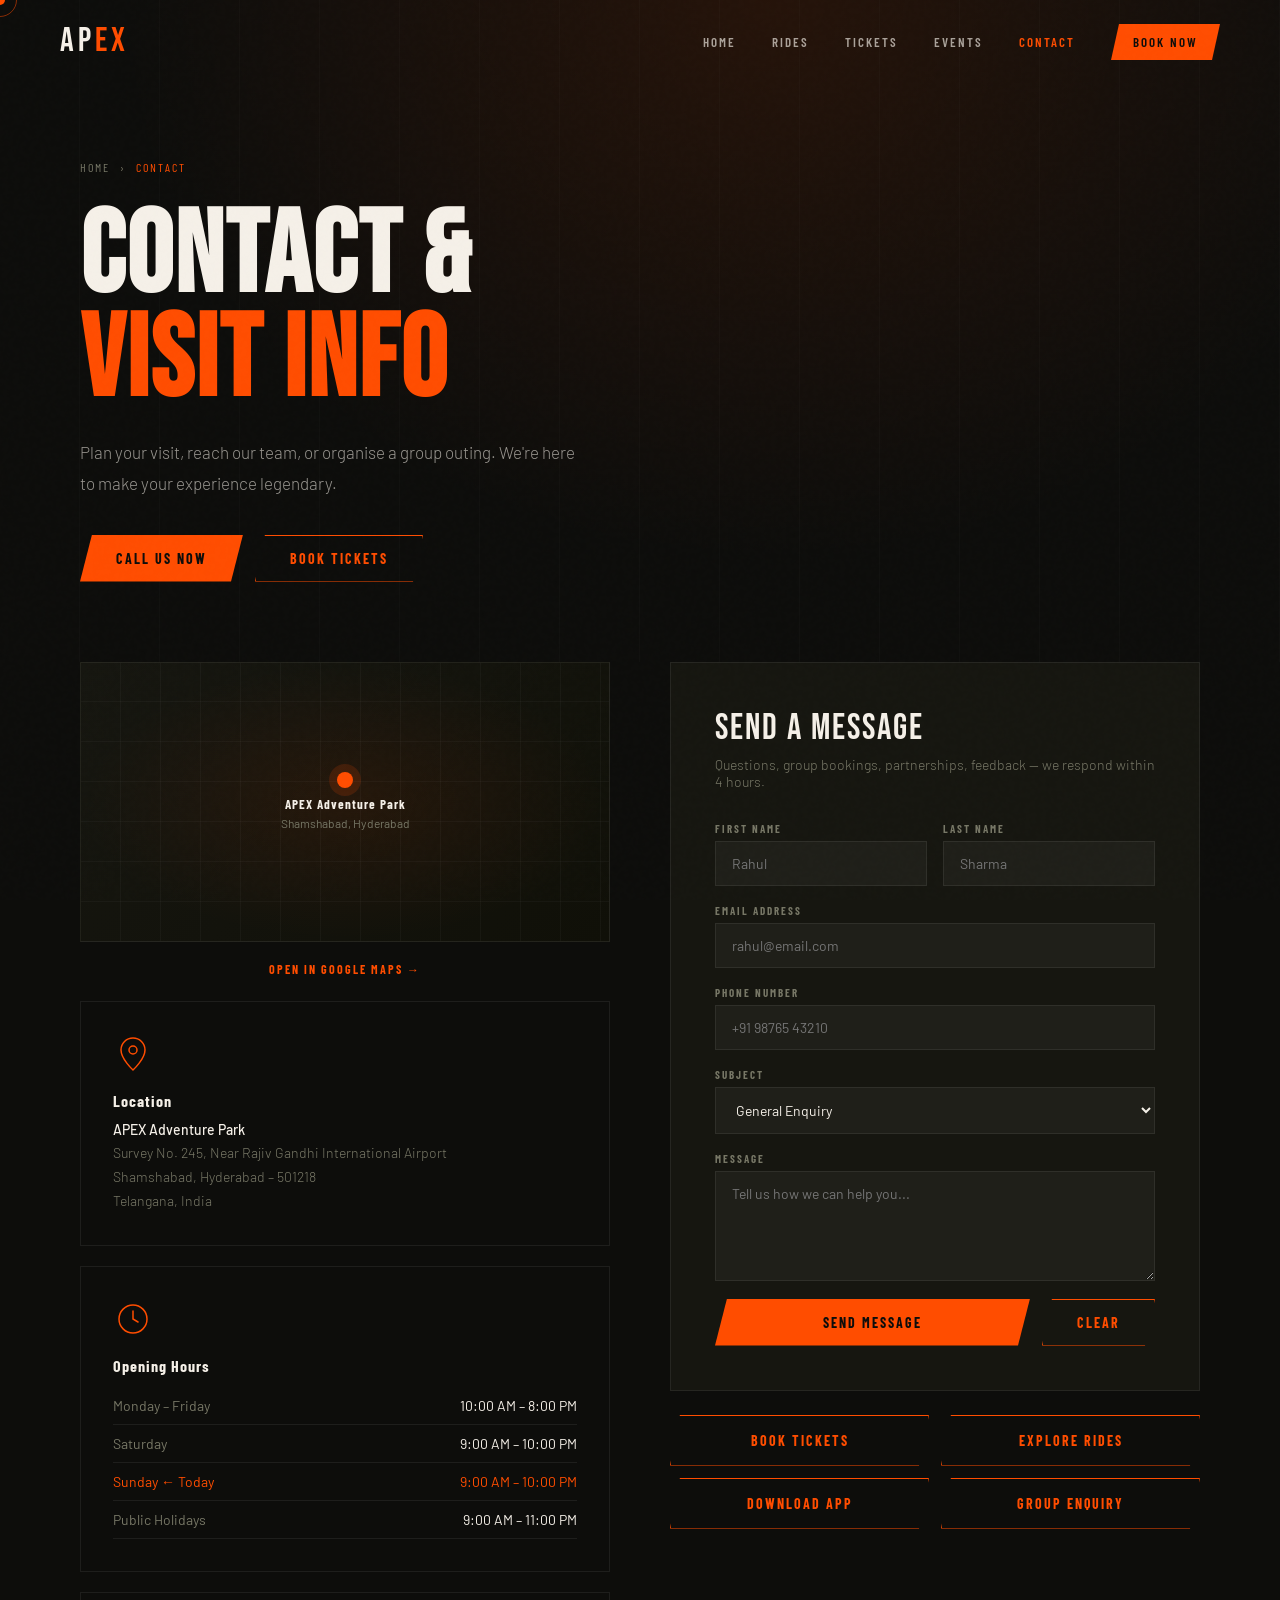
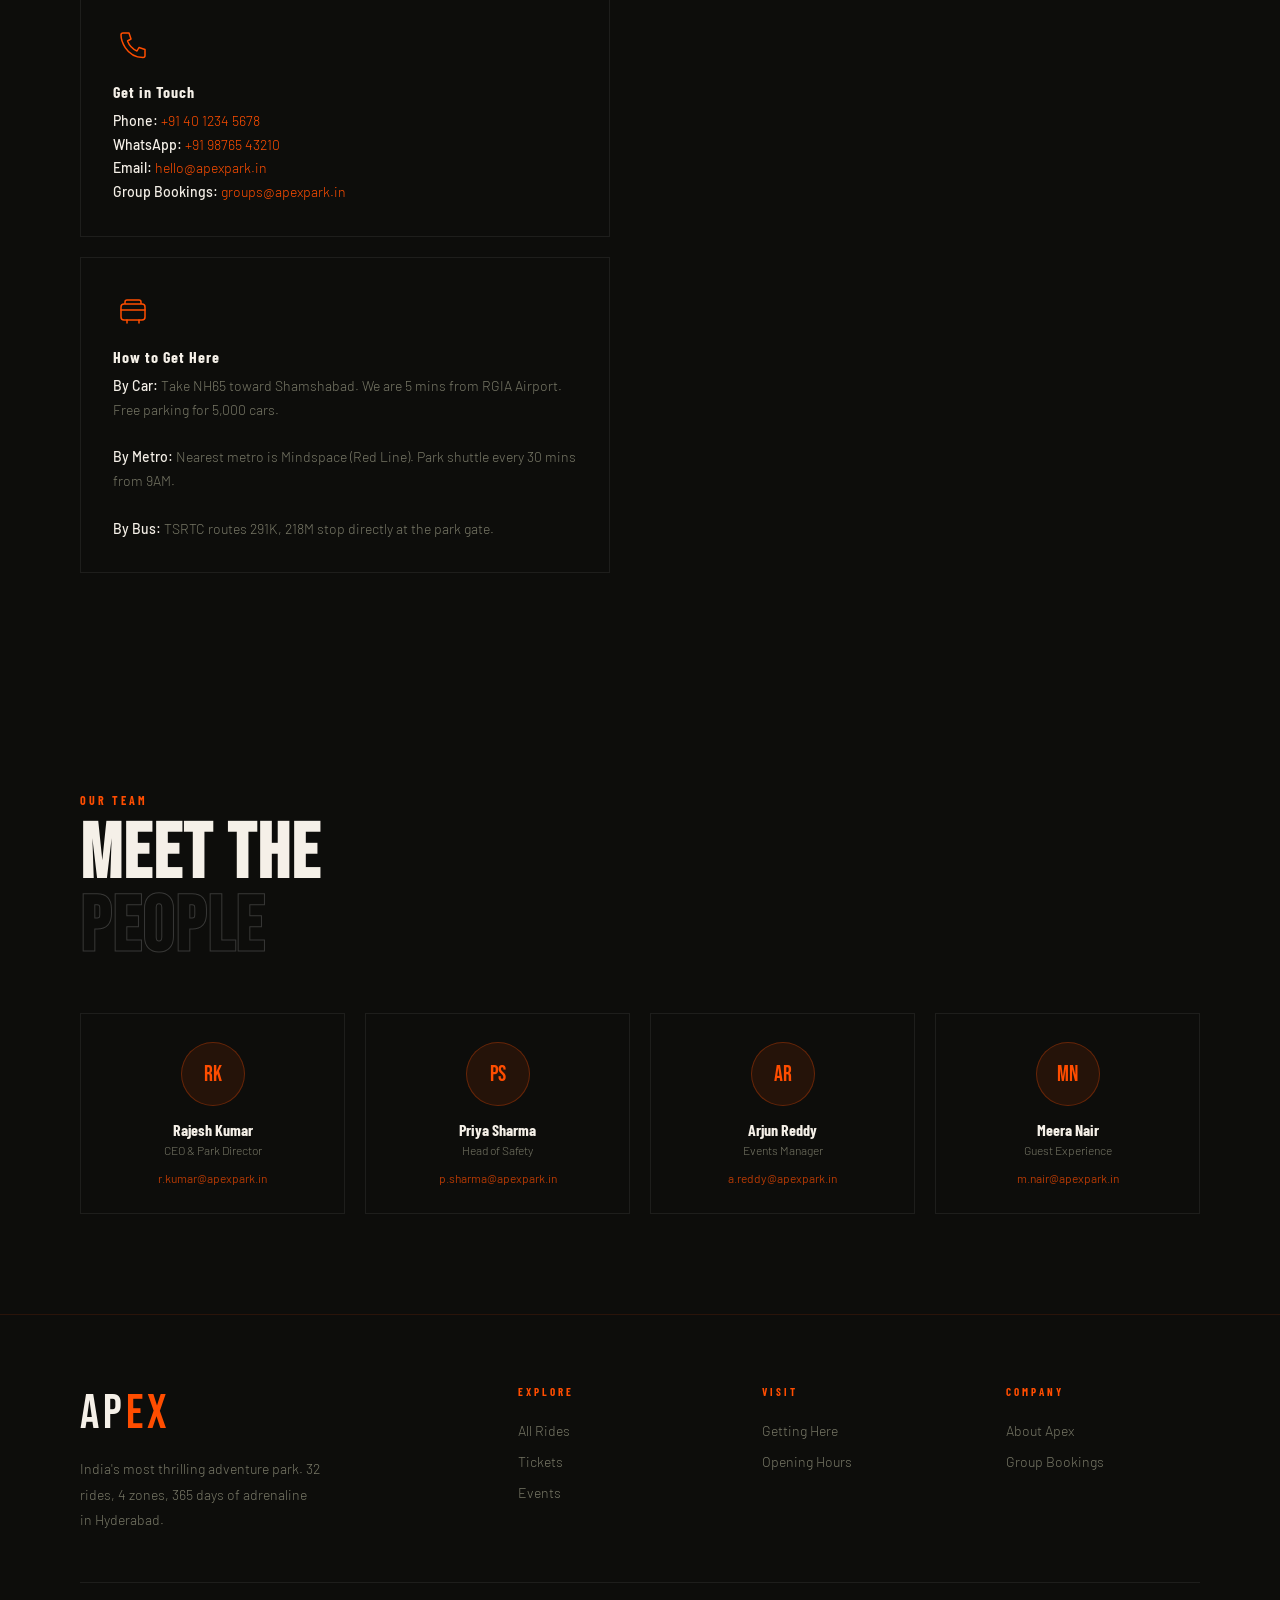
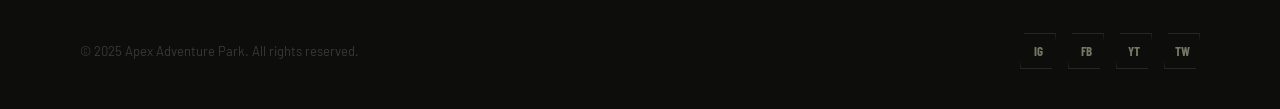
==== contact.html @ e40b9d4c "Add files via upload" ====
<!DOCTYPE html>
<html lang="en">
<head>
<meta charset="UTF-8">
<meta name="viewport" content="width=device-width, initial-scale=1.0">
<title>APEX — Contact & Visit Info</title>
<link rel="stylesheet" href="style.css">
<style>
.contact-section { padding: 0 80px 120px; display: grid; grid-template-columns: 1fr 1fr; gap: 60px; }
.contact-left {}
.contact-right {}

/* INFO BLOCKS */
.info-block { border: 1px solid var(--border); padding: 32px; margin-bottom: 20px; transition: border-color .3s; }
.info-block:hover { border-color: rgba(255,77,0,.3); }
.info-block-icon { width: 40px; height: 40px; margin-bottom: 14px; }
.info-block-title { font-family: 'Barlow Condensed', sans-serif; font-size: 16px; font-weight: 700; letter-spacing: 1px; margin-bottom: 8px; }
.info-block-text { font-size: 14px; color: var(--text-muted); line-height: 1.7; font-weight: 300; }
.info-block-text strong { color: var(--white); font-weight: 500; }

/* HOURS TABLE */
.hours-table { width: 100%; border-collapse: collapse; margin-top: 12px; }
.hours-table tr { border-bottom: 1px solid var(--border); }
.hours-table td { padding: 10px 0; font-size: 14px; color: var(--text-muted); }
.hours-table td:last-child { text-align: right; color: var(--white); }
.hours-table tr.today-row td { color: var(--orange); }

/* CONTACT FORM */
.contact-form-wrap { background: var(--mid); border: 1px solid var(--border); padding: 44px; }
.form-section-title { font-family: 'Bebas Neue', cursive; font-size: 36px; letter-spacing: 2px; margin-bottom: 6px; }
.form-section-sub { font-size: 14px; color: var(--text-muted); margin-bottom: 32px; font-weight: 300; }
.cf-group { display: flex; flex-direction: column; gap: 6px; margin-bottom: 18px; }
.cf-label { font-family: 'Barlow Condensed', sans-serif; font-size: 11px; font-weight: 700; letter-spacing: 2px; text-transform: uppercase; color: var(--text-muted); }
.cf-input, .cf-select, .cf-textarea { background: rgba(255,255,255,0.04); border: 1px solid var(--border); color: var(--white); padding: 13px 16px; font-family: 'Barlow', sans-serif; font-size: 14px; outline: none; transition: border-color .2s; width: 100%; }
.cf-input:focus, .cf-select:focus, .cf-textarea:focus { border-color: var(--orange); }
.cf-select option { background: var(--mid); }
.cf-textarea { min-height: 110px; resize: vertical; }
.cf-2col { display: grid; grid-template-columns: 1fr 1fr; gap: 16px; }

/* MAP PLACEHOLDER */
.map-block { background: linear-gradient(135deg, var(--mid), #101008); border: 1px solid var(--border); height: 280px; display: flex; align-items: center; justify-content: center; position: relative; overflow: hidden; margin-bottom: 20px; }
.map-block::before { content: ''; position: absolute; inset: 0; background: radial-gradient(ellipse at center, rgba(255,77,0,0.08) 0%, transparent 70%); }
.map-grid { position: absolute; inset: 0; background-image: repeating-linear-gradient(0deg, transparent, transparent 39px, rgba(255,255,255,0.03) 39px, rgba(255,255,255,0.03) 40px), repeating-linear-gradient(90deg, transparent, transparent 39px, rgba(255,255,255,0.03) 39px, rgba(255,255,255,0.03) 40px); }
.map-pin { position: relative; z-index: 2; text-align: center; }
.map-pin-dot { width: 16px; height: 16px; background: var(--orange); border-radius: 50%; margin: 0 auto 8px; box-shadow: 0 0 0 8px rgba(255,77,0,0.15); animation: ping 2s ease-in-out infinite; }
@keyframes ping { 0%, 100% { box-shadow: 0 0 0 8px rgba(255,77,0,0.15); } 50% { box-shadow: 0 0 0 20px rgba(255,77,0,0.03); } }
.map-pin p { font-family: 'Barlow Condensed', sans-serif; font-size: 13px; font-weight: 700; letter-spacing: 1px; color: var(--white); }
.map-pin span { font-size: 12px; color: var(--text-muted); }
.map-link { display: block; text-align: center; margin-top: 12px; font-family: 'Barlow Condensed', sans-serif; font-size: 12px; font-weight: 700; letter-spacing: 2px; text-transform: uppercase; color: var(--orange); text-decoration: none; transition: color .2s; }
.map-link:hover { color: var(--yellow); }

/* TEAM SECTION */
.team-section { padding: 80px 80px 0; }
.team-grid { display: grid; grid-template-columns: repeat(4,1fr); gap: 20px; margin-top: 48px; }
.team-card { border: 1px solid var(--border); padding: 28px 24px; text-align: center; transition: border-color .3s, transform .3s; cursor: none; }
.team-card:hover { border-color: rgba(255,77,0,.3); transform: translateY(-3px); }
.team-avatar { width: 64px; height: 64px; background: rgba(255,77,0,.1); border: 1px solid rgba(255,77,0,.3); border-radius: 50%; display: flex; align-items: center; justify-content: center; font-family: 'Bebas Neue', cursive; font-size: 22px; color: var(--orange); margin: 0 auto 14px; }
.team-name { font-family: 'Barlow Condensed', sans-serif; font-size: 16px; font-weight: 700; margin-bottom: 4px; }
.team-role { font-size: 12px; color: var(--text-muted); font-weight: 300; margin-bottom: 14px; }
.team-email { font-size: 12px; color: rgba(255,77,0,.7); }

@media (max-width: 900px) {
  .contact-section { grid-template-columns: 1fr; padding: 0 24px 80px; }
  .team-section { padding: 60px 24px 0; }
  .team-grid { grid-template-columns: 1fr 1fr; }
  .cf-2col { grid-template-columns: 1fr; }
}
</style>
</head>
<body>
<div class="cursor" id="cursor"></div>
<div class="cursor-ring" id="cursor-ring"></div>

<nav>
  <a href="index.html" class="nav-logo">AP<span>EX</span></a>
  <ul class="nav-links" id="nav-links">
    <li><a href="index.html">Home</a></li>
    <li><a href="rides.html">Rides</a></li>
    <li><a href="tickets.html">Tickets</a></li>
    <li><a href="events.html">Events</a></li>
    <li><a href="contact.html">Contact</a></li>
    <li><a href="tickets.html" class="nav-btn">Book Now</a></li>
  </ul>
  <button class="hamburger" id="hamburger"><span></span><span></span><span></span></button>
</nav>

<section class="page-hero">
  <div class="page-hero-bg"></div>
  <div class="page-hero-lines"></div>
  <div class="page-hero-content">
    <div class="breadcrumb"><a href="index.html">Home</a> › <span>Contact</span></div>
    <h1>CONTACT &<br><span>VISIT INFO</span></h1>
    <p>Plan your visit, reach our team, or organise a group outing. We're here to make your experience legendary.</p>
    <div style="display:flex;gap:12px;flex-wrap:wrap">
      <a href="tel:+914012345678" class="btn btn-primary">Call Us Now</a>
      <a href="tickets.html" class="btn btn-outline">Book Tickets</a>
    </div>
  </div>
</section>

<!-- CONTACT GRID -->
<section class="contact-section">
  <!-- LEFT: INFO -->
  <div class="contact-left reveal">
    <!-- Map -->
    <div class="map-block">
      <div class="map-grid"></div>
      <div class="map-pin">
        <div class="map-pin-dot"></div>
        <p>APEX Adventure Park</p>
        <span>Shamshabad, Hyderabad</span>
      </div>
    </div>
    <a href="https://maps.google.com" target="_blank" class="map-link">Open in Google Maps →</a>

    <div style="margin-top:24px"></div>

    <!-- Address -->
    <div class="info-block">
      <svg class="info-block-icon" viewBox="0 0 40 40" fill="none"><path d="M20 4C13.373 4 8 9.373 8 16c0 9 12 20 12 20s12-11 12-20c0-6.627-5.373-12-12-12z" stroke="#ff4d00" stroke-width="1.5"/><circle cx="20" cy="16" r="4" stroke="#ff4d00" stroke-width="1.5"/></svg>
      <div class="info-block-title">Location</div>
      <div class="info-block-text"><strong>APEX Adventure Park</strong><br>Survey No. 245, Near Rajiv Gandhi International Airport<br>Shamshabad, Hyderabad – 501218<br>Telangana, India</div>
    </div>

    <!-- Hours -->
    <div class="info-block">
      <svg class="info-block-icon" viewBox="0 0 40 40" fill="none"><circle cx="20" cy="20" r="14" stroke="#ff4d00" stroke-width="1.5"/><path d="M20 12v8l5 3" stroke="#ff4d00" stroke-width="1.5" stroke-linecap="round"/></svg>
      <div class="info-block-title">Opening Hours</div>
      <table class="hours-table">
        <tr><td>Monday – Friday</td><td>10:00 AM – 8:00 PM</td></tr>
        <tr><td>Saturday</td><td>9:00 AM – 10:00 PM</td></tr>
        <tr class="today-row"><td>Sunday ← Today</td><td>9:00 AM – 10:00 PM</td></tr>
        <tr><td>Public Holidays</td><td>9:00 AM – 11:00 PM</td></tr>
      </table>
    </div>

    <!-- Phone / Email -->
    <div class="info-block">
      <svg class="info-block-icon" viewBox="0 0 40 40" fill="none"><path d="M10 8h6l2 6-3.5 2A18 18 0 0024 26l2-3.5 6 2v6a2 2 0 01-2 2C12 32 8 14 8 10a2 2 0 012-2z" stroke="#ff4d00" stroke-width="1.5" stroke-linejoin="round"/></svg>
      <div class="info-block-title">Get in Touch</div>
      <div class="info-block-text">
        <strong>Phone:</strong> <a href="tel:+914012345678" style="color:var(--orange);text-decoration:none">+91 40 1234 5678</a><br>
        <strong>WhatsApp:</strong> <a href="https://wa.me/919876543210" style="color:var(--orange);text-decoration:none">+91 98765 43210</a><br>
        <strong>Email:</strong> <a href="mailto:hello@apexpark.in" style="color:var(--orange);text-decoration:none">hello@apexpark.in</a><br>
        <strong>Group Bookings:</strong> <a href="mailto:groups@apexpark.in" style="color:var(--orange);text-decoration:none">groups@apexpark.in</a>
      </div>
    </div>

    <!-- Transport -->
    <div class="info-block">
      <svg class="info-block-icon" viewBox="0 0 40 40" fill="none"><rect x="8" y="14" width="24" height="16" rx="3" stroke="#ff4d00" stroke-width="1.5"/><path d="M8 20h24M14 30v3M26 30v3" stroke="#ff4d00" stroke-width="1.5" stroke-linecap="round"/><path d="M12 14v-2a2 2 0 012-2h12a2 2 0 012 2v2" stroke="#ff4d00" stroke-width="1.5"/></svg>
      <div class="info-block-title">How to Get Here</div>
      <div class="info-block-text">
        <strong>By Car:</strong> Take NH65 toward Shamshabad. We are 5 mins from RGIA Airport. Free parking for 5,000 cars.<br><br>
        <strong>By Metro:</strong> Nearest metro is Mindspace (Red Line). Park shuttle every 30 mins from 9AM.<br><br>
        <strong>By Bus:</strong> TSRTC routes 291K, 218M stop directly at the park gate.
      </div>
    </div>
  </div>

  <!-- RIGHT: CONTACT FORM -->
  <div class="contact-right reveal">
    <div class="contact-form-wrap">
      <div class="form-section-title">SEND A MESSAGE</div>
      <div class="form-section-sub">Questions, group bookings, partnerships, feedback — we respond within 4 hours.</div>

      <div class="cf-2col">
        <div class="cf-group"><div class="cf-label">First Name</div><input type="text" class="cf-input" id="cf-fname" placeholder="Rahul"></div>
        <div class="cf-group"><div class="cf-label">Last Name</div><input type="text" class="cf-input" id="cf-lname" placeholder="Sharma"></div>
      </div>
      <div class="cf-group"><div class="cf-label">Email Address</div><input type="email" class="cf-input" id="cf-email" placeholder="rahul@email.com"></div>
      <div class="cf-group"><div class="cf-label">Phone Number</div><input type="tel" class="cf-input" placeholder="+91 98765 43210"></div>
      <div class="cf-group"><div class="cf-label">Subject</div>
        <select class="cf-select" id="cf-subject">
          <option>General Enquiry</option>
          <option>Group Booking (15+ people)</option>
          <option>Corporate Event</option>
          <option>Birthday Package</option>
          <option>Media & Press</option>
          <option>Careers</option>
          <option>Feedback / Complaint</option>
        </select>
      </div>
      <div class="cf-group"><div class="cf-label">Message</div><textarea class="cf-textarea" id="cf-message" placeholder="Tell us how we can help you..."></textarea></div>
      <div style="display:flex;gap:12px;flex-wrap:wrap;margin-top:8px">
        <button class="btn btn-primary" style="flex:1;min-width:160px;justify-content:center" onclick="submitContact()">Send Message</button>
        <button class="btn btn-outline" style="justify-content:center" onclick="document.querySelectorAll('.cf-input,.cf-textarea').forEach(i=>i.value='');showToast('Form cleared.')">Clear</button>
      </div>
    </div>

    <!-- Quick Links -->
    <div style="margin-top:24px;display:grid;grid-template-columns:1fr 1fr;gap:12px">
      <a href="tickets.html" class="btn btn-outline" style="justify-content:center;padding:16px">Book Tickets</a>
      <a href="rides.html" class="btn btn-outline" style="justify-content:center;padding:16px">Explore Rides</a>
      <button class="btn btn-outline" style="justify-content:center;padding:16px" onclick="showToast('App download link sent to your email!')">Download App</button>
      <button class="btn btn-outline" style="justify-content:center;padding:16px" onclick="openModal('modal-group')">Group Enquiry</button>
    </div>
  </div>
</section>

<!-- TEAM -->
<section class="team-section">
  <div class="section-tag reveal">Our Team</div>
  <h2 class="section-title reveal">MEET THE<br><span class="ghost">PEOPLE</span></h2>
  <div class="team-grid reveal">
    <div class="team-card"><div class="team-avatar">RK</div><div class="team-name">Rajesh Kumar</div><div class="team-role">CEO & Park Director</div><div class="team-email">r.kumar@apexpark.in</div></div>
    <div class="team-card"><div class="team-avatar">PS</div><div class="team-name">Priya Sharma</div><div class="team-role">Head of Safety</div><div class="team-email">p.sharma@apexpark.in</div></div>
    <div class="team-card"><div class="team-avatar">AR</div><div class="team-name">Arjun Reddy</div><div class="team-role">Events Manager</div><div class="team-email">a.reddy@apexpark.in</div></div>
    <div class="team-card"><div class="team-avatar">MN</div><div class="team-name">Meera Nair</div><div class="team-role">Guest Experience</div><div class="team-email">m.nair@apexpark.in</div></div>
  </div>
</section>

<div style="padding-bottom:100px"></div>

<footer>
  <div class="footer-grid">
    <div><div class="footer-logo">AP<span>EX</span></div><p class="footer-tagline">India's most thrilling adventure park. 32 rides, 4 zones, 365 days of adrenaline in Hyderabad.</p></div>
    <div><div class="footer-col-title">Explore</div><ul class="footer-links"><li><a href="rides.html">All Rides</a></li><li><a href="tickets.html">Tickets</a></li><li><a href="events.html">Events</a></li></ul></div>
    <div><div class="footer-col-title">Visit</div><ul class="footer-links"><li><a href="contact.html">Getting Here</a></li><li><a href="contact.html">Opening Hours</a></li></ul></div>
    <div><div class="footer-col-title">Company</div><ul class="footer-links"><li><a href="contact.html">About Apex</a></li><li><a href="contact.html">Group Bookings</a></li></ul></div>
  </div>
  <div class="footer-bottom"><div class="footer-copy">© 2025 Apex Adventure Park. All rights reserved.</div><div class="footer-socials"><a href="#" class="social-btn">IG</a><a href="#" class="social-btn">FB</a><a href="#" class="social-btn">YT</a><a href="#" class="social-btn">TW</a></div></div>
</footer>

<!-- GROUP ENQUIRY MODAL -->
<div class="modal-overlay" id="modal-group">
  <div class="modal">
    <button class="modal-close" onclick="closeModal('modal-group')">✕</button>
    <h3>GROUP ENQUIRY</h3>
    <p>Tell us about your group and we'll send you a custom package within 24 hours.</p>
    <div class="form-group"><label>Organisation / Company</label><input type="text" placeholder="ABC School / Infosys etc."></div>
    <div class="form-row">
      <div class="form-group"><label>Contact Name</label><input type="text" placeholder="Your name"></div>
      <div class="form-group"><label>Group Size</label><input type="number" min="15" placeholder="Min 15"></div>
    </div>
    <div class="form-group"><label>Preferred Date</label><input type="date"></div>
    <div class="form-group"><label>Email</label><input type="email" placeholder="your@email.com"></div>
    <button class="btn btn-primary" style="width:100%;justify-content:center;margin-top:8px" onclick="closeModal('modal-group');showToast('Group enquiry sent! We will contact you within 24hrs.')">Submit Enquiry</button>
  </div>
</div>

<script src="app.js"></script>
<script>
function submitContact() {
  const name = document.getElementById('cf-fname').value;
  const email = document.getElementById('cf-email').value;
  const msg = document.getElementById('cf-message').value;
  if (!name || !email || !msg) { showToast('Please fill all required fields!'); return; }
  showToast('Message sent! We will reply to ' + email + ' within 4 hours.');
  document.querySelectorAll('.cf-input, .cf-textarea').forEach(i => i.value = '');
}
</script>
</body>
</html>
---- style.css ----
@import url('https://fonts.googleapis.com/css2?family=Bebas+Neue&family=Barlow+Condensed:wght@400;600;700&family=Barlow:wght@300;400;500&display=swap');

:root {
  --black: #0a0a09;
  --white: #f5f0e8;
  --orange: #ff4d00;
  --yellow: #ffd500;
  --dark: #0d0d0b;
  --mid: #161610;
  --card: #131310;
  --text-muted: #777766;
  --border: rgba(255,255,255,0.07);
}

*, *::before, *::after { margin: 0; padding: 0; box-sizing: border-box; }
html { scroll-behavior: smooth; }
body {
  background: var(--dark);
  color: var(--white);
  font-family: 'Barlow', sans-serif;
  overflow-x: hidden;
  cursor: none;
}

/* NOISE */
body::after {
  content: '';
  position: fixed; inset: 0;
  background-image: url("data:image/svg+xml,%3Csvg viewBox='0 0 200 200' xmlns='http://www.w3.org/2000/svg'%3E%3Cfilter id='n'%3E%3CfeTurbulence type='fractalNoise' baseFrequency='0.85' numOctaves='4' stitchTiles='stitch'/%3E%3C/filter%3E%3Crect width='100%25' height='100%25' filter='url(%23n)' opacity='0.03'/%3E%3C/svg%3E");
  pointer-events: none; z-index: 9000; opacity: 0.4;
}

/* CURSOR */
.cursor { position: fixed; width: 10px; height: 10px; background: var(--orange); border-radius: 50%; pointer-events: none; z-index: 9999; transform: translate(-50%,-50%); transition: width .15s, height .15s; }
.cursor-ring { position: fixed; width: 34px; height: 34px; border: 1.5px solid rgba(255,77,0,0.5); border-radius: 50%; pointer-events: none; z-index: 9998; transform: translate(-50%,-50%); transition: width .3s, height .3s, opacity .3s; }
.cursor.big { width: 5px; height: 5px; }
.cursor-ring.big { width: 56px; height: 56px; opacity: 0.2; }

/* NAV */
nav {
  position: fixed; top: 0; left: 0; right: 0; z-index: 500;
  display: flex; justify-content: space-between; align-items: center;
  padding: 20px 60px;
  transition: background .3s, border-color .3s;
}
nav.scrolled { background: rgba(13,13,11,0.96); backdrop-filter: blur(16px); border-bottom: 1px solid rgba(255,77,0,0.12); }
.nav-logo { font-family: 'Bebas Neue', cursive; font-size: 34px; letter-spacing: 4px; color: var(--white); text-decoration: none; }
.nav-logo span { color: var(--orange); }
.nav-links { display: flex; gap: 36px; list-style: none; align-items: center; }
.nav-links a { font-family: 'Barlow Condensed', sans-serif; font-size: 13px; font-weight: 600; letter-spacing: 2px; text-transform: uppercase; color: var(--white); text-decoration: none; opacity: 0.65; transition: opacity .2s, color .2s; }
.nav-links a:hover, .nav-links a.active { opacity: 1; color: var(--orange); }
.nav-btn { background: var(--orange) !important; color: var(--dark) !important; opacity: 1 !important; padding: 10px 22px; clip-path: polygon(8px 0%, 100% 0%, calc(100% - 8px) 100%, 0% 100%); transition: background .2s !important; }
.nav-btn:hover { background: var(--yellow) !important; }
.hamburger { display: none; flex-direction: column; gap: 5px; cursor: none; background: none; border: none; padding: 4px; }
.hamburger span { display: block; width: 24px; height: 2px; background: var(--white); transition: .3s; }

/* BUTTONS */
.btn { display: inline-flex; align-items: center; gap: 10px; font-family: 'Barlow Condensed', sans-serif; font-size: 14px; font-weight: 700; letter-spacing: 2px; text-transform: uppercase; text-decoration: none; transition: all .2s; cursor: none; border: none; }
.btn-primary { background: var(--orange); color: var(--dark); padding: 15px 36px; clip-path: polygon(12px 0%,100% 0%,calc(100% - 12px) 100%,0% 100%); }
.btn-primary:hover { background: var(--yellow); transform: translateY(-2px); }
.btn-outline { border: 1.5px solid var(--orange); color: var(--orange); padding: 14px 34px; clip-path: polygon(10px 0%,100% 0%,calc(100% - 10px) 100%,0% 100%); background: transparent; }
.btn-outline:hover { background: var(--orange); color: var(--dark); }
.btn-ghost { color: var(--white); opacity: 0.6; padding: 14px 0; }
.btn-ghost:hover { opacity: 1; }
.btn-ghost svg { transition: transform .2s; }
.btn-ghost:hover svg { transform: translateX(5px); }
.btn-white { background: var(--white); color: var(--dark); padding: 15px 36px; clip-path: polygon(12px 0%,100% 0%,calc(100% - 12px) 100%,0% 100%); }
.btn-white:hover { background: var(--yellow); transform: translateY(-2px); }

/* SECTIONS */
.section-tag { font-family: 'Barlow Condensed', sans-serif; font-size: 12px; font-weight: 700; letter-spacing: 3px; text-transform: uppercase; color: var(--orange); margin-bottom: 12px; }
.section-title { font-family: 'Bebas Neue', cursive; font-size: clamp(48px,6vw,80px); letter-spacing: 2px; line-height: 0.95; }
.section-title .ghost { -webkit-text-stroke: 1px rgba(255,255,255,0.18); color: transparent; }

/* PAGE HERO (inner pages) */
.page-hero { padding: 160px 80px 80px; position: relative; overflow: hidden; }
.page-hero-bg { position: absolute; inset: 0; background: radial-gradient(ellipse at 60% 0%, rgba(255,77,0,0.1) 0%, transparent 60%), var(--dark); }
.page-hero-lines { position: absolute; inset: 0; background-image: repeating-linear-gradient(90deg, transparent, transparent 79px, rgba(255,255,255,0.015) 79px, rgba(255,255,255,0.015) 80px); pointer-events: none; }
.page-hero-content { position: relative; z-index: 2; max-width: 700px; }
.page-hero h1 { font-family: 'Bebas Neue', cursive; font-size: clamp(64px,9vw,120px); letter-spacing: 2px; line-height: 0.9; margin-bottom: 24px; }
.page-hero h1 span { color: var(--orange); }
.page-hero p { font-size: 17px; font-weight: 300; color: rgba(245,240,232,0.6); line-height: 1.8; max-width: 500px; margin-bottom: 36px; }
.breadcrumb { display: flex; gap: 10px; align-items: center; font-family: 'Barlow Condensed', sans-serif; font-size: 12px; letter-spacing: 2px; text-transform: uppercase; color: var(--text-muted); margin-bottom: 32px; }
.breadcrumb a { color: var(--text-muted); text-decoration: none; transition: color .2s; }
.breadcrumb a:hover { color: var(--orange); }
.breadcrumb span { color: var(--orange); }

/* REVEAL */
.reveal { opacity: 0; transform: translateY(28px); transition: opacity .7s ease, transform .7s ease; }
.reveal.visible { opacity: 1; transform: translateY(0); }

/* FOOTER */
footer { background: #08080700; border-top: 1px solid rgba(255,77,0,0.12); padding: 70px 80px 40px; }
.footer-grid { display: grid; grid-template-columns: 2fr 1fr 1fr 1fr; gap: 50px; margin-bottom: 50px; padding-bottom: 50px; border-bottom: 1px solid var(--border); }
.footer-logo { font-family: 'Bebas Neue', cursive; font-size: 48px; letter-spacing: 4px; margin-bottom: 14px; }
.footer-logo span { color: var(--orange); }
.footer-tagline { font-size: 14px; color: var(--text-muted); line-height: 1.8; font-weight: 300; max-width: 240px; }
.footer-col-title { font-family: 'Barlow Condensed', sans-serif; font-size: 11px; font-weight: 700; letter-spacing: 3px; text-transform: uppercase; color: var(--orange); margin-bottom: 22px; }
.footer-links { list-style: none; display: flex; flex-direction: column; gap: 12px; }
.footer-links a { font-size: 14px; color: var(--text-muted); text-decoration: none; font-weight: 300; transition: color .2s; }
.footer-links a:hover { color: var(--white); }
.footer-bottom { display: flex; justify-content: space-between; align-items: center; }
.footer-copy { font-size: 13px; color: rgba(255,255,255,0.18); }
.footer-socials { display: flex; gap: 12px; }
.social-btn { width: 36px; height: 36px; border: 1px solid rgba(255,255,255,0.1); display: flex; align-items: center; justify-content: center; color: var(--text-muted); text-decoration: none; font-size: 13px; font-family: 'Barlow Condensed', sans-serif; font-weight: 700; transition: border-color .2s, color .2s; clip-path: polygon(4px 0%,100% 0%,calc(100% - 4px) 100%,0% 100%); }
.social-btn:hover { border-color: var(--orange); color: var(--orange); }

/* MODAL */
.modal-overlay { position: fixed; inset: 0; background: rgba(0,0,0,0.85); z-index: 800; display: flex; align-items: center; justify-content: center; opacity: 0; pointer-events: none; transition: opacity .3s; backdrop-filter: blur(6px); }
.modal-overlay.open { opacity: 1; pointer-events: all; }
.modal { background: var(--mid); border: 1px solid rgba(255,77,0,0.25); padding: 48px; max-width: 520px; width: 90%; position: relative; transform: translateY(20px); transition: transform .3s; }
.modal-overlay.open .modal { transform: translateY(0); }
.modal-close { position: absolute; top: 16px; right: 16px; background: none; border: none; color: var(--text-muted); font-size: 22px; cursor: none; transition: color .2s; }
.modal-close:hover { color: var(--white); }
.modal h3 { font-family: 'Bebas Neue', cursive; font-size: 42px; letter-spacing: 2px; margin-bottom: 8px; }
.modal p { font-size: 14px; color: var(--text-muted); margin-bottom: 28px; line-height: 1.7; }
.form-row { display: grid; grid-template-columns: 1fr 1fr; gap: 14px; margin-bottom: 14px; }
.form-group { display: flex; flex-direction: column; gap: 6px; margin-bottom: 14px; }
.form-group label { font-family: 'Barlow Condensed', sans-serif; font-size: 11px; font-weight: 700; letter-spacing: 2px; text-transform: uppercase; color: var(--text-muted); }
.form-group input, .form-group select { background: rgba(255,255,255,0.04); border: 1px solid var(--border); color: var(--white); padding: 12px 16px; font-family: 'Barlow', sans-serif; font-size: 14px; outline: none; transition: border-color .2s; }
.form-group input:focus, .form-group select:focus { border-color: var(--orange); }
.form-group select option { background: var(--mid); }

/* TOAST */
.toast { position: fixed; bottom: 32px; right: 32px; background: var(--orange); color: var(--dark); font-family: 'Barlow Condensed', sans-serif; font-size: 14px; font-weight: 700; letter-spacing: 1px; padding: 14px 24px; z-index: 9000; transform: translateY(80px); opacity: 0; transition: all .4s cubic-bezier(0.34,1.56,0.64,1); clip-path: polygon(8px 0%,100% 0%,calc(100% - 8px) 100%,0% 100%); }
.toast.show { transform: translateY(0); opacity: 1; }

@media (max-width: 900px) {
  nav { padding: 18px 24px; }
  .nav-links { display: none; flex-direction: column; position: absolute; top: 70px; left: 0; right: 0; background: rgba(13,13,11,0.98); padding: 24px; gap: 20px; border-bottom: 1px solid var(--border); }
  .nav-links.open { display: flex; }
  .hamburger { display: flex; }
  .page-hero { padding: 120px 24px 60px; }
  footer { padding: 50px 24px 30px; }
  .footer-grid { grid-template-columns: 1fr 1fr; gap: 36px; }
  .footer-bottom { flex-direction: column; gap: 16px; text-align: center; }
}
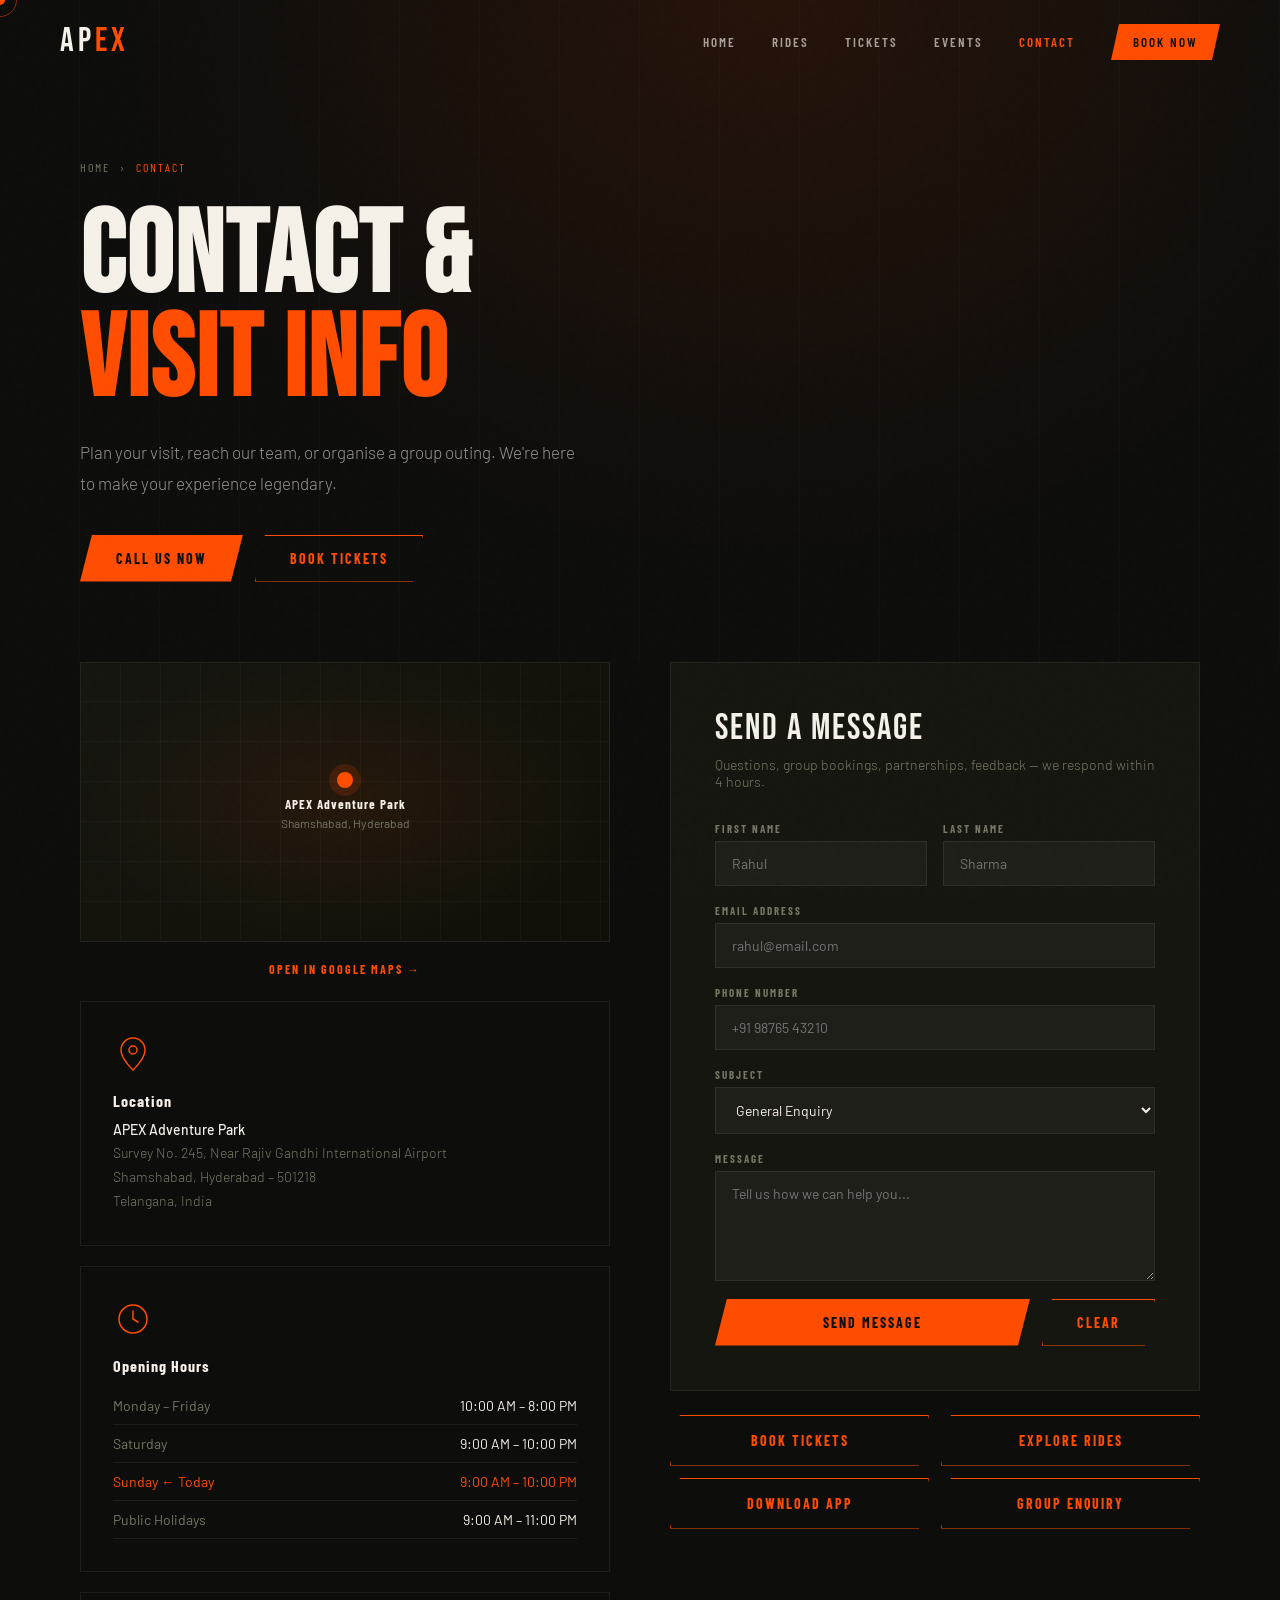
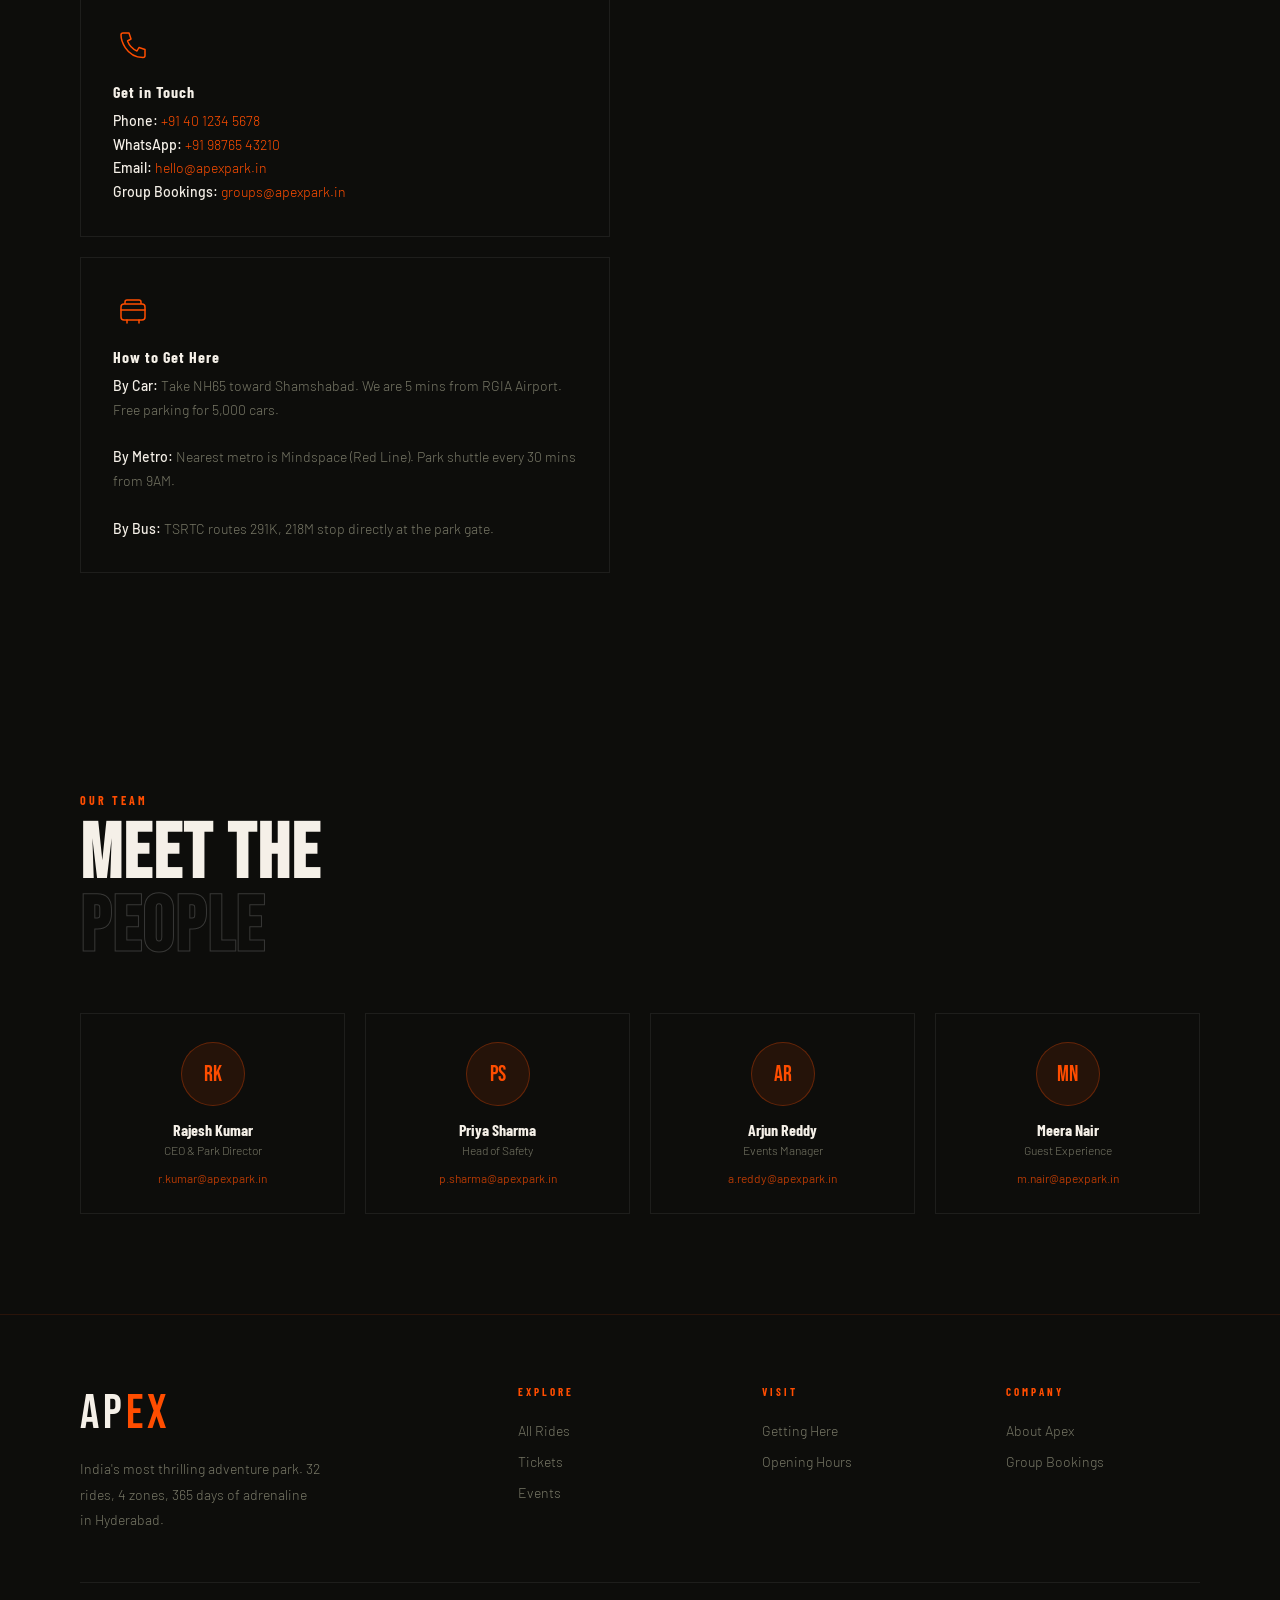
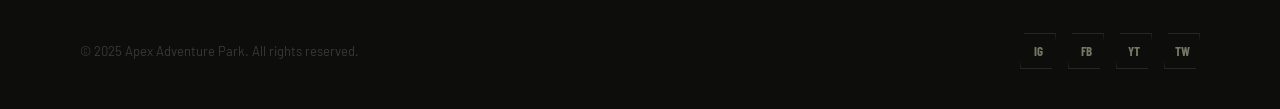
==== commit 258d71de: "Add Google Tag Manager to contact.html" ====
--- a/contact.html
+++ b/contact.html
@@ -1,6 +1,22 @@
 <!DOCTYPE html>
 <html lang="en">
 <head>
+  <!-- Google tag (gtag.js) -->
+  <!-- Google Tag Manager -->
+<script>(function(w,d,s,l,i){w[l]=w[l]||[];w[l].push({'gtm.start':
+new Date().getTime(),event:'gtm.js'});var f=d.getElementsByTagName(s)[0],
+j=d.createElement(s),dl=l!='dataLayer'?'&l='+l:'';j.async=true;j.src=
+'https://www.googletagmanager.com/gtm.js?id='+i+dl;f.parentNode.insertBefore(j,f);
+})(window,document,'script','dataLayer','GTM-P9B7BPRV');</script>
+<!-- End Google Tag Manager -->
+<script async src="https://www.googletagmanager.com/gtag/js?id=G-7SL0D7XPBV"></script>
+<script>
+  window.dataLayer = window.dataLayer || [];
+  function gtag(){dataLayer.push(arguments);}
+  gtag('js', new Date());
+
+  gtag('config', 'G-7SL0D7XPBV');
+</script>
 <meta charset="UTF-8">
 <meta name="viewport" content="width=device-width, initial-scale=1.0">
 <title>APEX — Contact & Visit Info</title>
@@ -68,6 +84,10 @@
 </style>
 </head>
 <body>
+  <!-- Google Tag Manager (noscript) -->
+<noscript><iframe src="https://www.googletagmanager.com/ns.html?id=GTM-P9B7BPRV"
+height="0" width="0" style="display:none;visibility:hidden"></iframe></noscript>
+<!-- End Google Tag Manager (noscript) -->
 <div class="cursor" id="cursor"></div>
 <div class="cursor-ring" id="cursor-ring"></div>
 
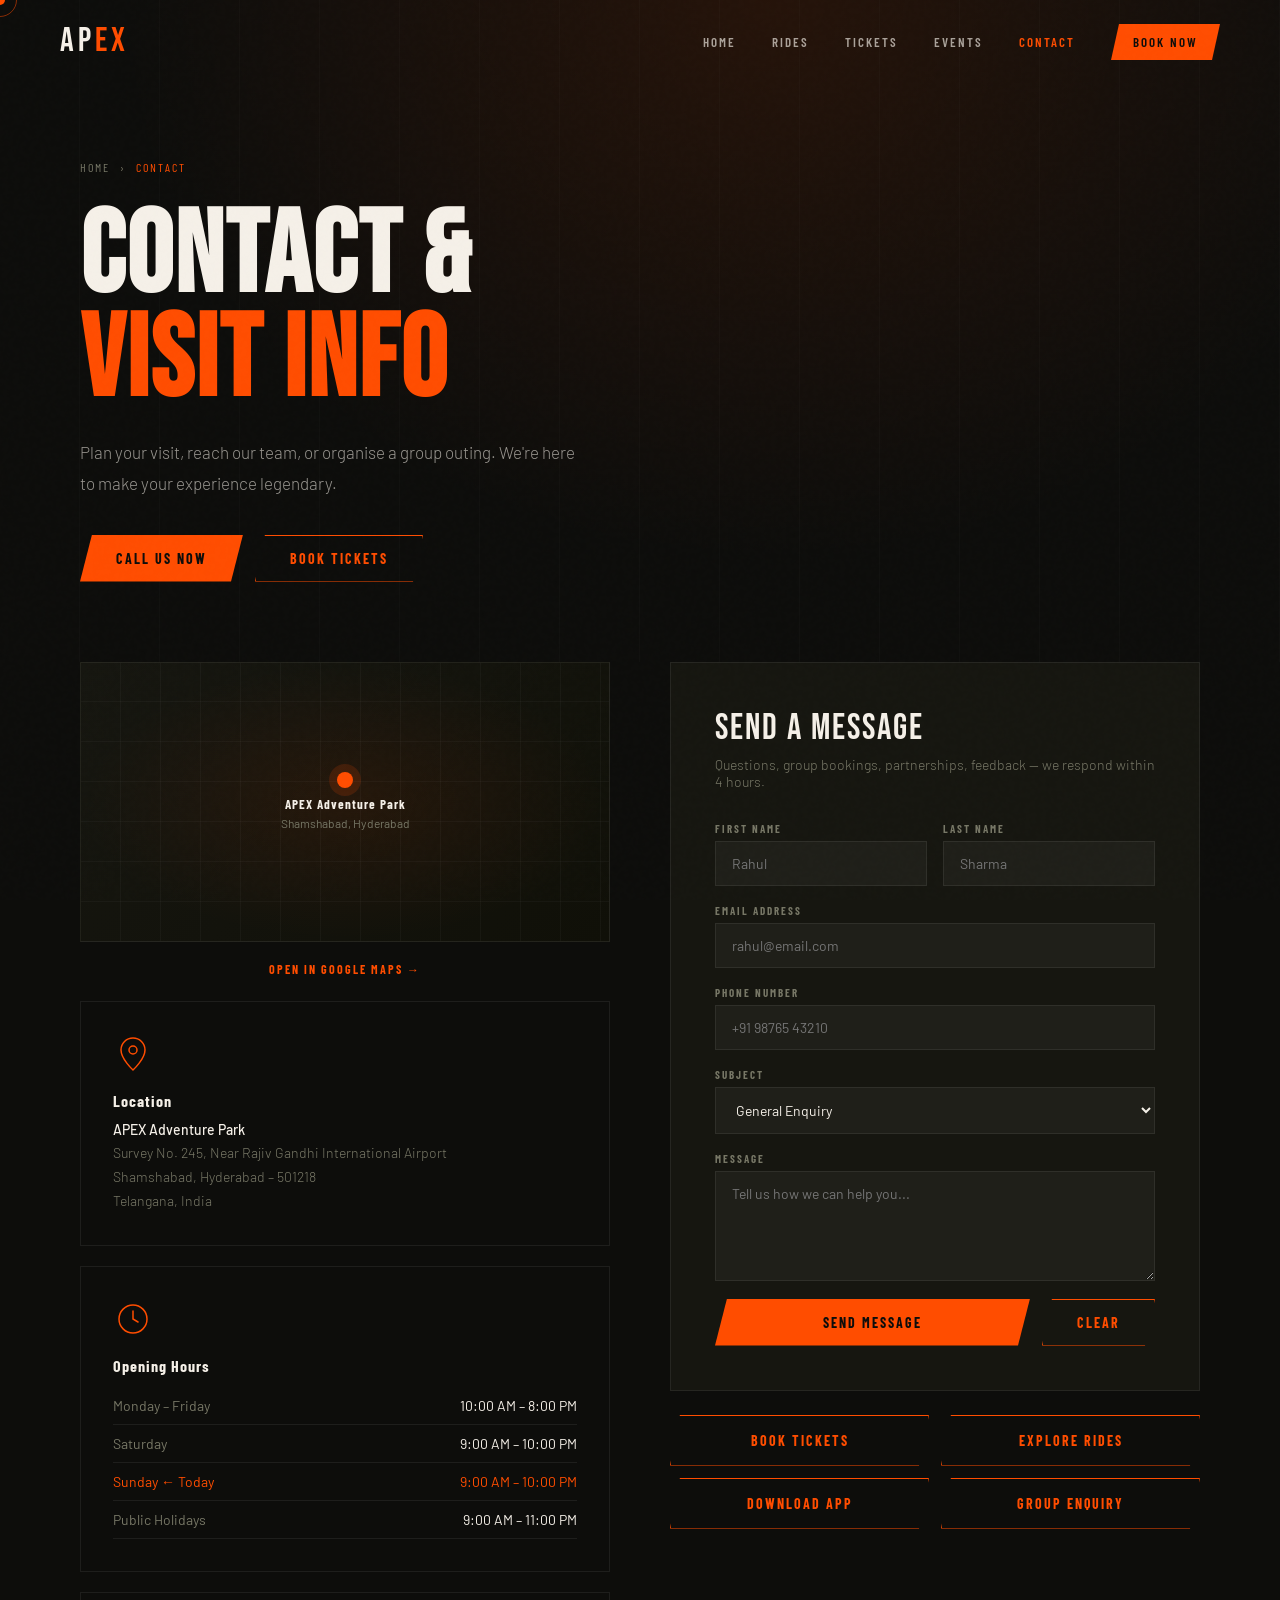
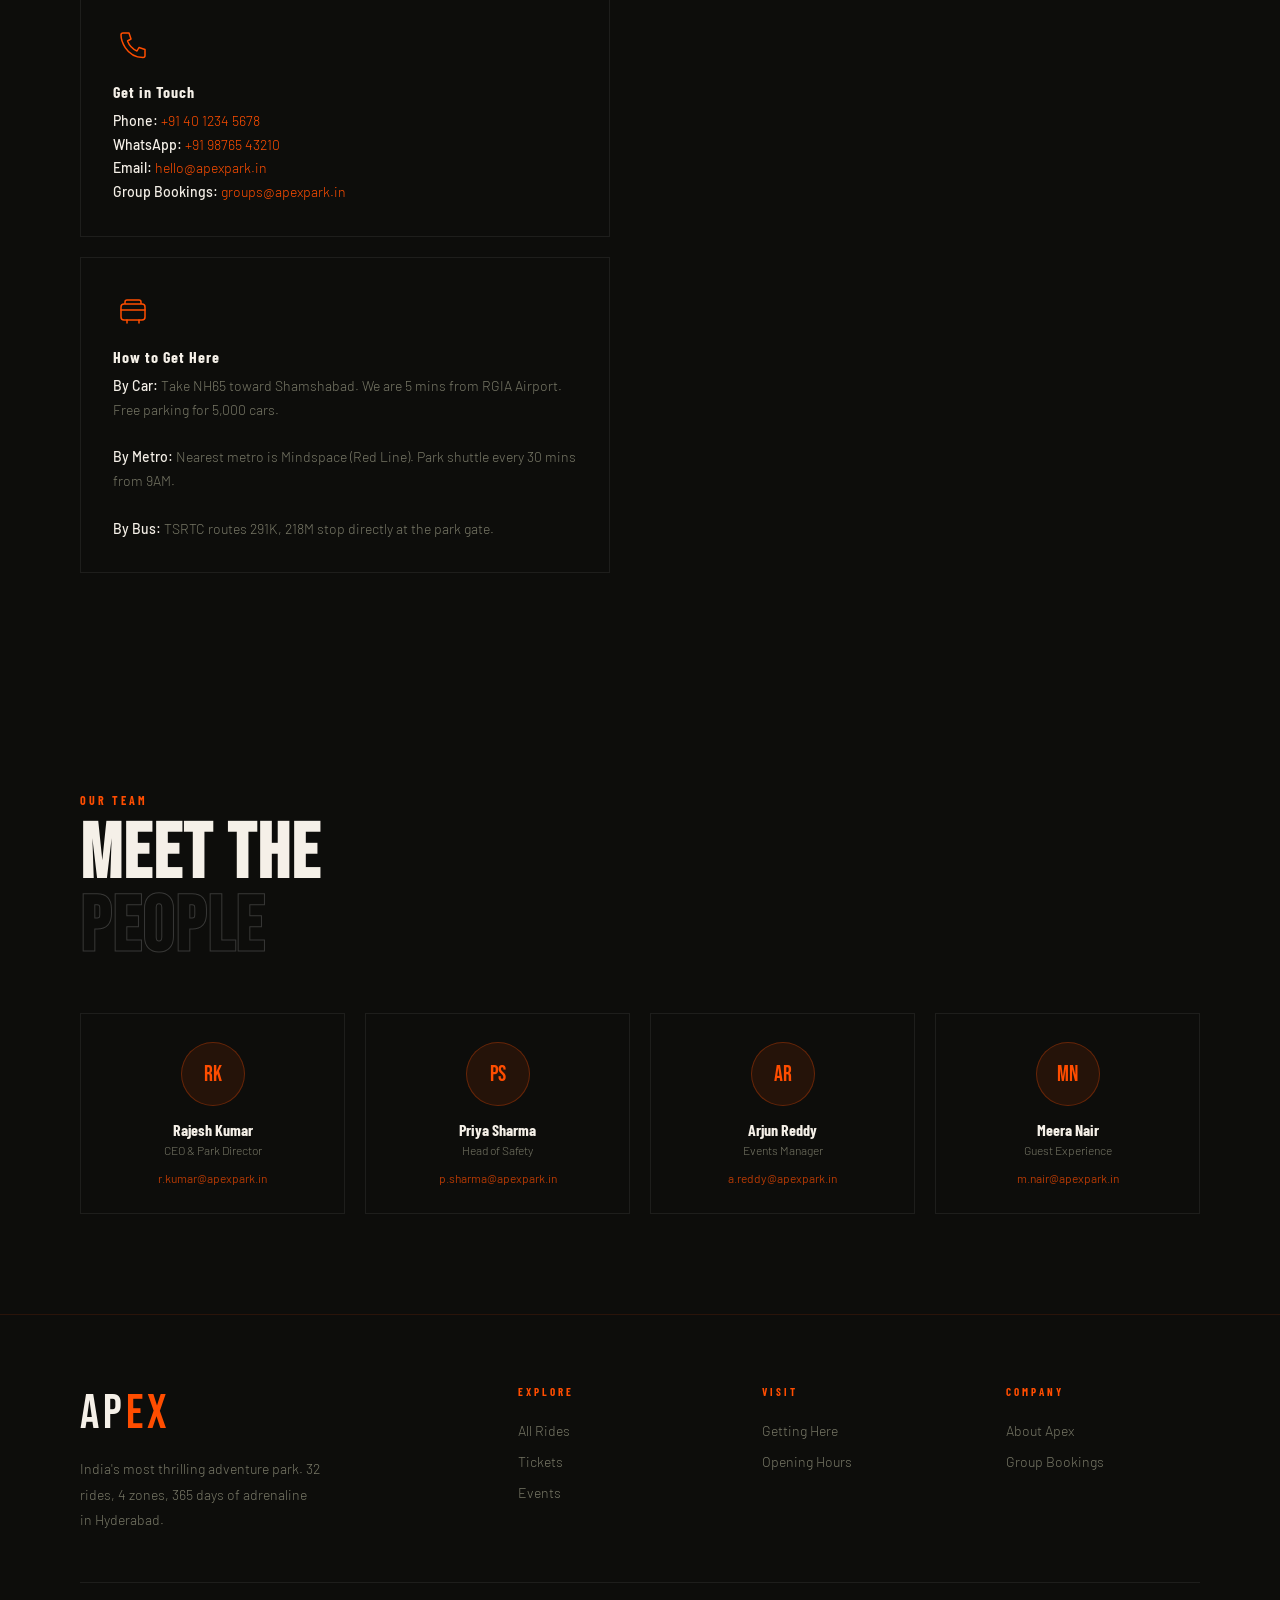
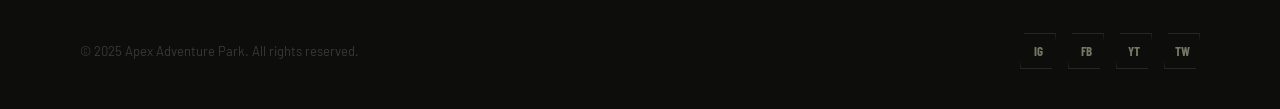
==== commit 31d7df04: "Update Google Tag Manager IDs in contact.html" ====
--- a/contact.html
+++ b/contact.html
@@ -1,13 +1,13 @@
 <!DOCTYPE html>
 <html lang="en">
 <head>
-  <!-- Google tag (gtag.js) -->
   <!-- Google Tag Manager -->
 <script>(function(w,d,s,l,i){w[l]=w[l]||[];w[l].push({'gtm.start':
 new Date().getTime(),event:'gtm.js'});var f=d.getElementsByTagName(s)[0],
 j=d.createElement(s),dl=l!='dataLayer'?'&l='+l:'';j.async=true;j.src=
 'https://www.googletagmanager.com/gtm.js?id='+i+dl;f.parentNode.insertBefore(j,f);
-})(window,document,'script','dataLayer','GTM-P9B7BPRV');</script>
+})(window,document,'script','dataLayer','GTM-5F4QGZLM');</script>
+<!-- End Google Tag Manager -->
 <!-- End Google Tag Manager -->
 <script async src="https://www.googletagmanager.com/gtag/js?id=G-7SL0D7XPBV"></script>
 <script>
@@ -85,9 +85,10 @@
 </head>
 <body>
   <!-- Google Tag Manager (noscript) -->
-<noscript><iframe src="https://www.googletagmanager.com/ns.html?id=GTM-P9B7BPRV"
+<noscript><iframe src="https://www.googletagmanager.com/ns.html?id=GTM-5F4QGZLM"
 height="0" width="0" style="display:none;visibility:hidden"></iframe></noscript>
 <!-- End Google Tag Manager (noscript) -->
+  
 <div class="cursor" id="cursor"></div>
 <div class="cursor-ring" id="cursor-ring"></div>
 
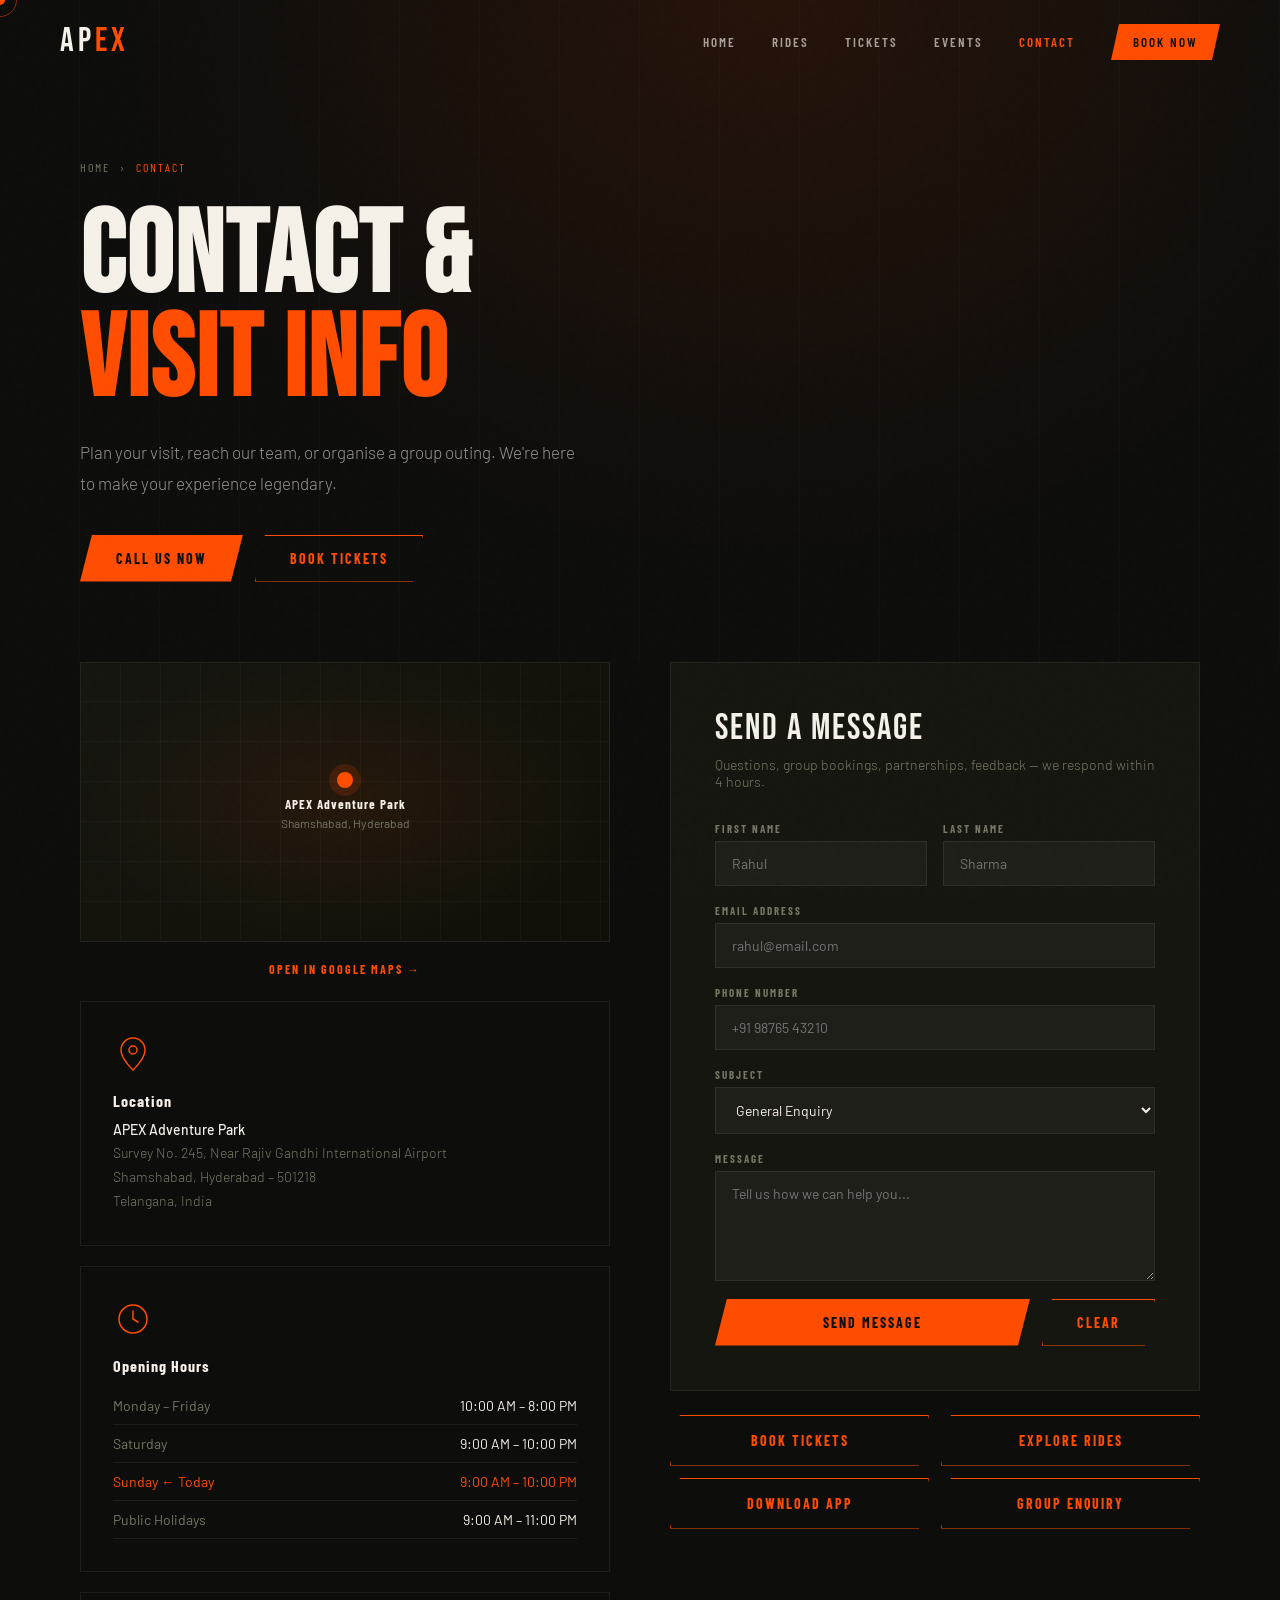
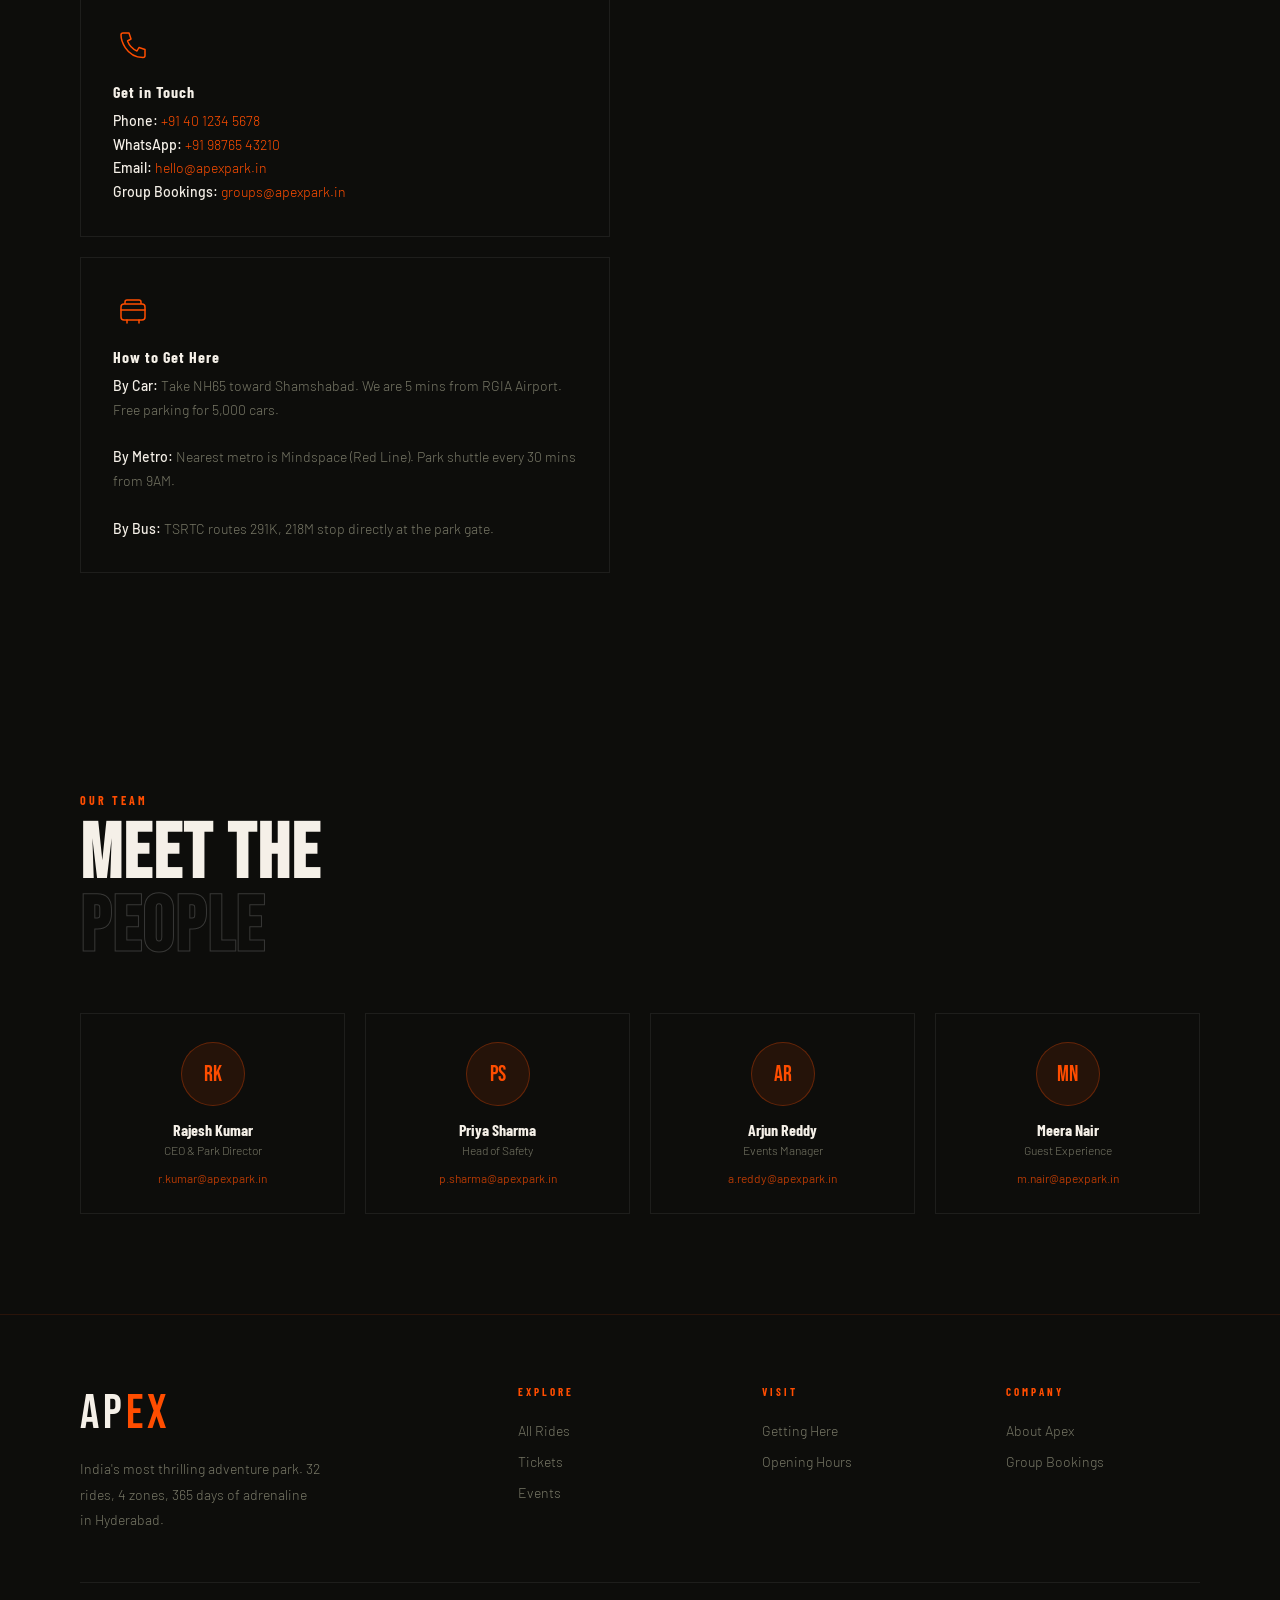
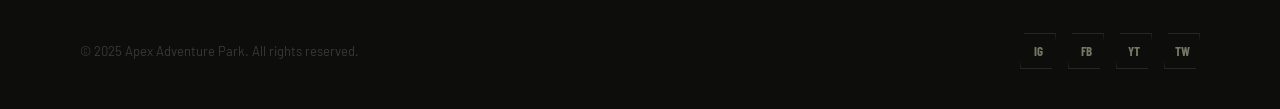
==== commit 5b39d1e9: "Update contact.html" ====
--- a/contact.html
+++ b/contact.html
@@ -6,9 +6,8 @@
 new Date().getTime(),event:'gtm.js'});var f=d.getElementsByTagName(s)[0],
 j=d.createElement(s),dl=l!='dataLayer'?'&l='+l:'';j.async=true;j.src=
 'https://www.googletagmanager.com/gtm.js?id='+i+dl;f.parentNode.insertBefore(j,f);
-})(window,document,'script','dataLayer','GTM-5F4QGZLM');</script>
-<!-- End Google Tag Manager -->
-<!-- End Google Tag Manager -->
+})(window,document,'script','dataLayer','GTM-P9B7BPRV');</script>
+<!-- Google tag (gtag.js) -->
 <script async src="https://www.googletagmanager.com/gtag/js?id=G-7SL0D7XPBV"></script>
 <script>
   window.dataLayer = window.dataLayer || [];
@@ -85,7 +84,7 @@
 </head>
 <body>
   <!-- Google Tag Manager (noscript) -->
-<noscript><iframe src="https://www.googletagmanager.com/ns.html?id=GTM-5F4QGZLM"
+<noscript><iframe src="https://www.googletagmanager.com/ns.html?id=GTM-P9B7BPRV"
 height="0" width="0" style="display:none;visibility:hidden"></iframe></noscript>
 <!-- End Google Tag Manager (noscript) -->
   
